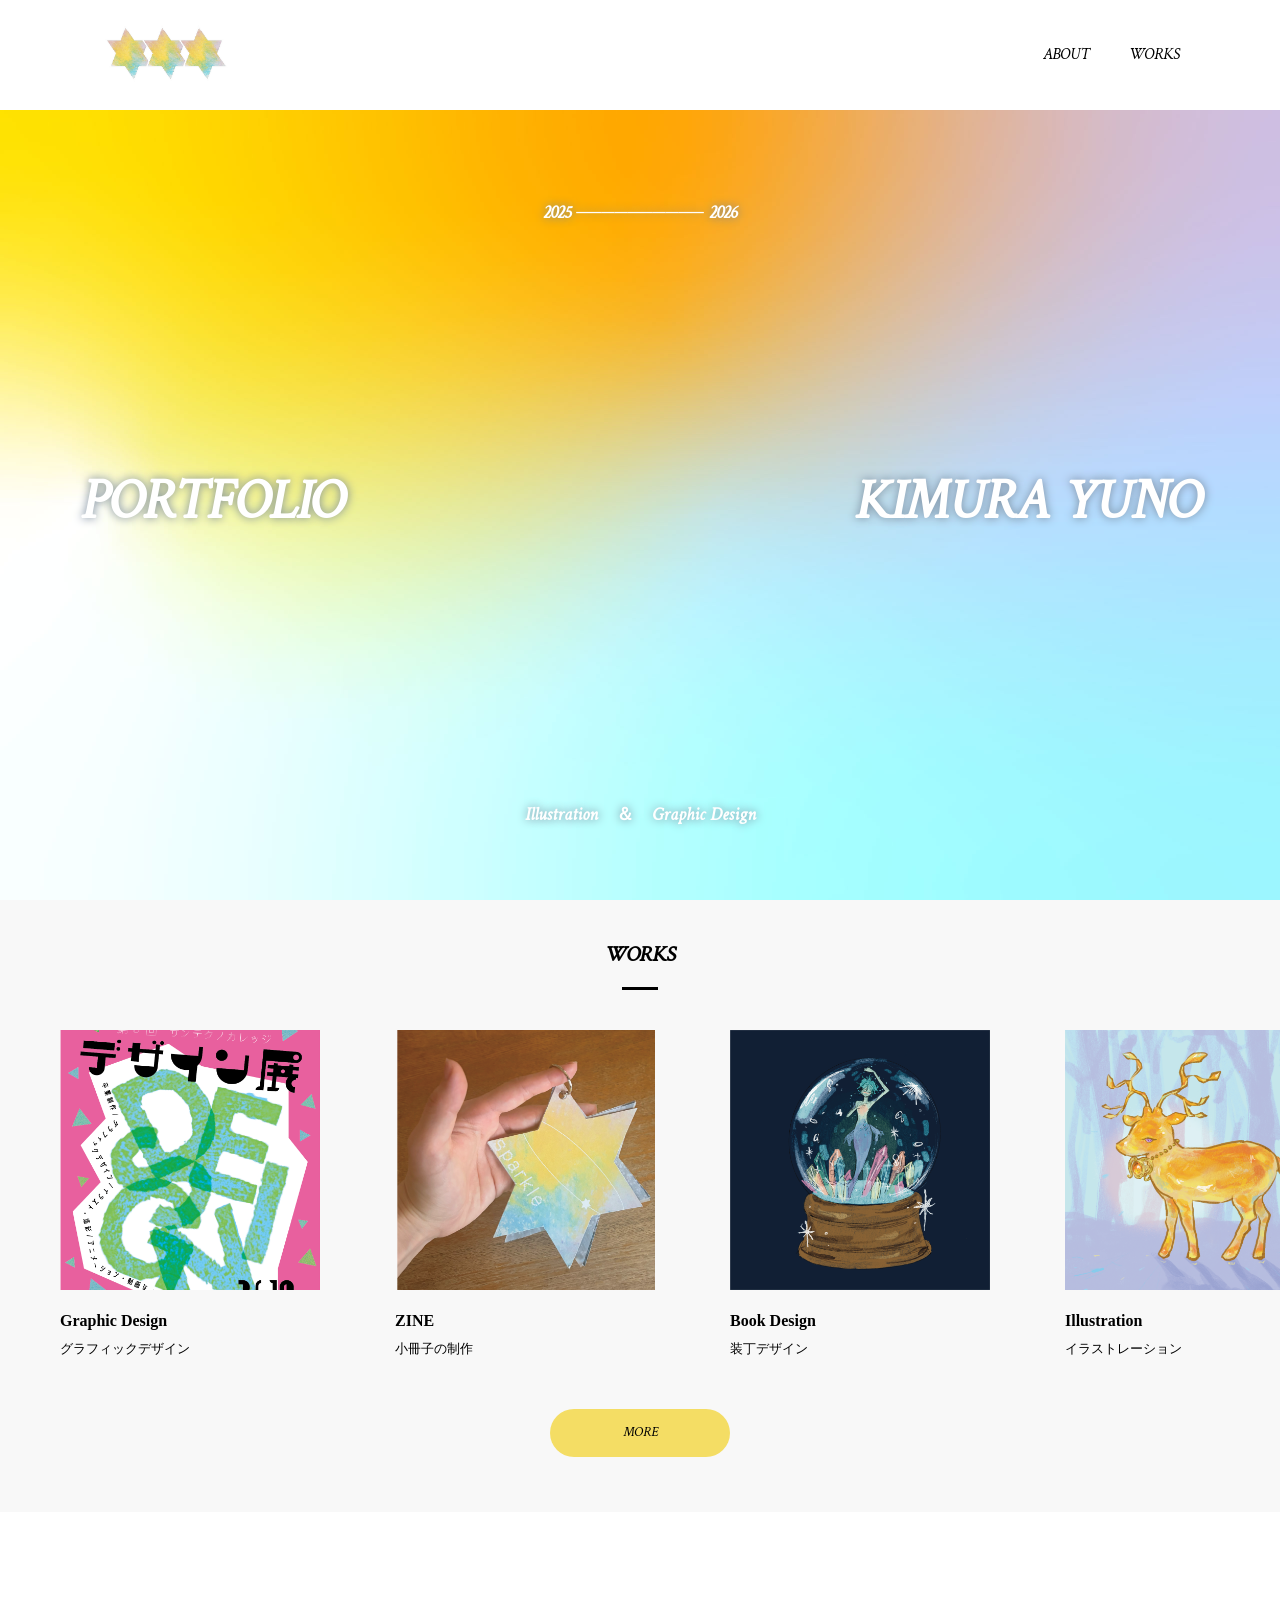
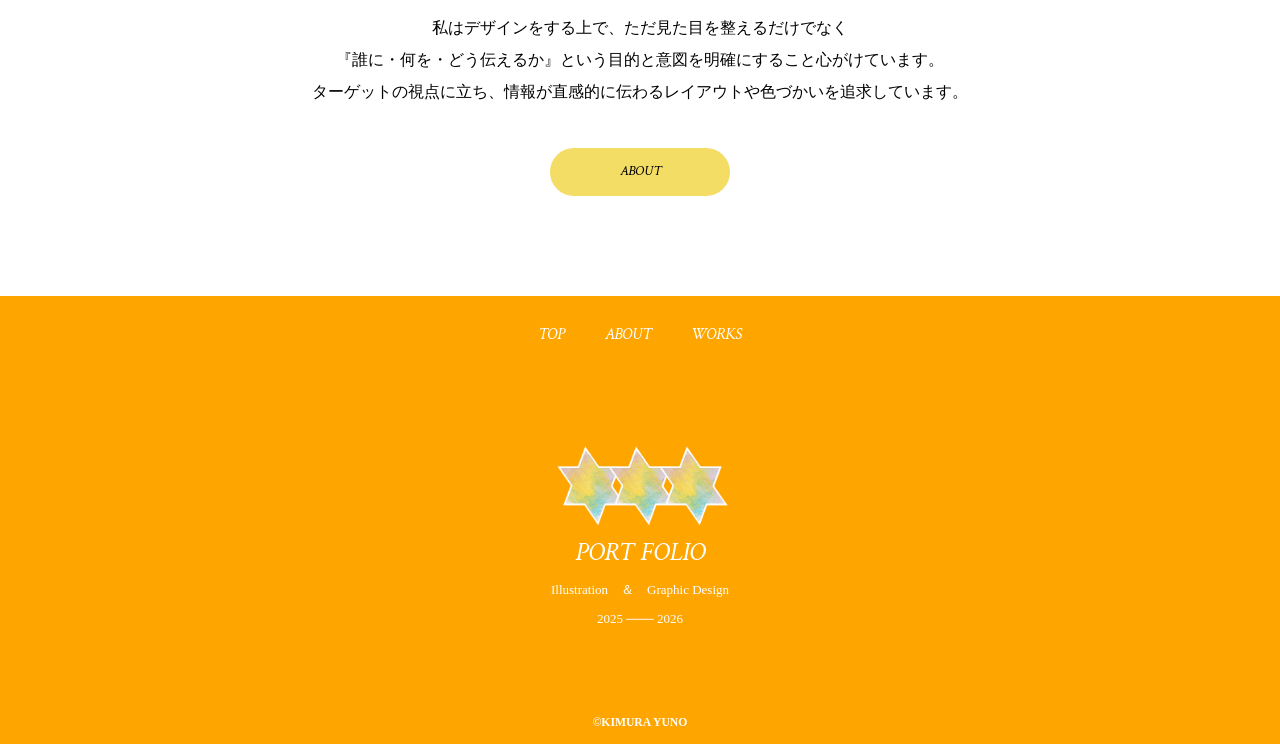
==== index.html @ e3f26849 "Add files via upload" ====
<!doctype html>
<html>
<head>
<meta charset="UTF-8">
<title>KIMURA YUNO PORTFOLIO website</title>
	<link rel="icon" type="image/svg+xml" href="favicon.svg">
<link rel="icon" type="image/png" href="favicon.png">
<link rel="apple-touch-icon" href="favicon.png">
<meta name="description" content="木村優乃のポートフォリオのウェブサイトです。">
<meta name="viewport" content="width=device-width, initial-scale=1">
<script type="text/javascript" src="js/toggle-menu.js"></script>
<link href="css/common.css" rel="stylesheet" type="text/css">
<link href="css/index.css" rel="stylesheet" type="text/css">
<link rel="preconnect" href="https://fonts.googleapis.com">
<link rel="preconnect" href="https://fonts.gstatic.com" crossorigin>
<link href="https://fonts.googleapis.com/css2?family=Metal&display=swap" rel="stylesheet">
</head>

<body>
<!--headerはここから-->
<header class="header">
  <div class="header-inner"> <a class="header-logo" href="index.html"> <img src="logo.webp" alt="KIMURA YUNO"/></a>
    <button class="toggle-menu-button"></button>
    <div class="header-site-menu">
      <nav class="site-menu">
        <ul>
          <li><a href="concept.html">ABOUT</a></li>
          <li><a href="shop.html">WORKS</a></li>
        
        </ul>
      </nav>
    </div>
    <!--header-site-menu--> 
  </div>
  <!--header-inner--> 
</header>
<!--headerはここまで--> 

<!--mainはここから-->
<main class="main">
  <div class="first-view">
 <div class="first-view-text">
  
  <!-- ① 左上の端（Y軸0の左端）に置く文字 -->
  <h1 class="title-left">PORTFOLIO</h1>
  
  <!-- ② 右上の端（Y軸0の右端）に置く文字（左と同じ大きさ） -->
  <h1 class="title-right">KIMURA YUNO</h1>

  <!-- ③ 上端真ん中に置きたい文字 -->
  <p class="top-center-text">2025 ────────── 2026</p>

  <!-- ④ 下端真ん中に置きたい文字 -->
  <p class="bottom-center-text">Illustration　＆　Graphic Design</p>

</div>
    <!--first-view-textの終わり--> 
  </div>
  <!--first-viewの終わり-->
 
  <div class="recommended">
    <h2>WORKS</h2>
    <ul class="item-list">
      <li><img src="images/index/index.webp" alt="グラフィックデザインの作品画像"/>
        <dl>
          <dt>Graphic Design</dt>
          <dd>グラフィックデザイン</dd>
		  </dl>
       
      </li>
      <li><img src="images/index/index2.webp" alt="小冊子の作品画像"/>
        <dl>
          <dt>ZINE</dt>
          <dd>小冊子の制作</dd>
        </dl>
       
      </li>
      <li><img src="images/index/index3.webp" alt="装丁デザインの作品画像"/>
        <dl>
          <dt>Book Design</dt>
          <dd>装丁デザイン</dd>
        </dl>
        
      </li>
   
		<li><img src="images/index/index6.webp" alt="イラストレーションの作品画像"/>
        <dl>
          <dt>Illustration</dt>
          <dd>イラストレーション</dd>
        </dl>
        
      </li>
		
		     <li><img src="images/index/index5.webp" alt="キャラクターデザインの作品画像"/>
        <dl>
          <dt>Character Design</dt>
          <dd>キャラクターデザイン</dd>
        </dl>
        
      </li>
		   <li><img src="images/index/index4.webp" alt="デッサンの作品画像"/>
        <dl>
          <dt>Drawing</dt>
          <dd>デッサン</dd>
        </dl>
        
      </li>
    </ul>
    <div class="link-button-area"><a class="link-button" href="./shop.html">MORE</a> </div>
  </div>
  <!--class"recommended" の終わり--> 
	 <div class="lead">
    <p>私はデザインをする上で、ただ見た目を整えるだけでなく<br>
		『誰に・何を・どう伝えるか』という目的と意図を明確にすること心がけています。<br>
		ターゲットの視点に立ち、情報が直感的に伝わるレイアウトや色づかいを追求しています。
    <div class="link-button-area"><a class="link-button" href="./concept.html">ABOUT</a></div>
  </div>
  <!--leadの終わり-->
</main>
<!--mainはここまで--> 

<!--footerはここから-->
<footer class="footer">
  <nav class="site-menu">
    <ul>
		 <li><a href="index.html">TOP</a></li>
      <li><a href="concept.html">ABOUT</a></li>
      <li><a href="shop.html">WORKS</a></li>
    </ul>
  </nav>
  <a class="footer-logo" href="index.html"> <img src="logo.webp" alt="KIMURA YUNO"/></a>
  <p class="footer-PORTFOLIO">PORT FOLIO</p>
  <p class="footer-time">Illustration　＆　Graphic Design</p>
	<p class="footer-time">2025 ─── 2026</p>
  <p class="copyright"><small>&copy;KIMURA YUNO</small></p>
</footer>
<!--footerはここまで-->

</body>
</html>
---- css/common.css ----
@charset "UTF-8";
/* CSS Document */
*, ::before, ::after {
  padding: 0;
  margin: 0;
  box-sizing: border-box;
}
ul, ol {
  list-style: none;
}
a {
  color: inherit;
  text-decoration: none;
}
body {
  color: #000000;
  background-color: #FFFFFF;
  line-height: 1;
  font-family: YuGothic, "Yu Gothic medium", "Hiragino Sans", Meiryo, "sans-serif";
  font-size: 16px;
}
img {
  max-width: 100%;
}
.header-inner {
  max-width: 1200px;
  height: 110px;
  margin-left: auto;
  margin-right: auto;
  padding-left: 40px;
  padding-right: 40px;
  display: flex;
  justify-content: space-between;
  align-items: center;
}
.toggle-menu-button {
  display: none;
}
.header-logo {
  display: block;
  width: 170px;
	transition: transform 0.4s ease;
}
.header-logo:hover {
    transform: scale(1.05);
}
.site-menu ul {
  display: flex;
}

.site-menu ul li {
  margin-left: 20px;
  margin-right: 20px;
}
.site-menu ul li a {
    font-family: "Metal", serif;
    font-weight: 400;
    font-style: normal;
    display: inline-block; 
    transition: transform 0.3s ease; 
}

/* 触れた（ホバーした）ときの設定 */
.site-menu ul li a:hover {
    transform: translateY(-3px); /* 上に3pxふわっと浮く */
}
.footer {
  color: #FFFFFF;
  background-color: #ffa500;
  padding-top: 30px;
  padding-bottom: 15px;
  display: flex;
  flex-direction: column;
  align-items: center;
}
.footer-logo {
  display: block;
  width: 235px;
  margin-top: 90px;
	transition: transform 0.4s ease;
}
.footer-logo:hover {
    transform: scale(1.05);
}
.footer-PORTFOLIO {
	font-family: "Metal", serif; 
  font-size: 26px;
  font-weight: 28px;
}
.footer-time {
  font-size: 13px;
  margin-top: 16px;
}
.copyright {
  font-size: 14px;
  font-weight: bold;
  margin-top: 90px;
}

@media (max-width: 800px){
    .site-menu ul{
        display: block;
        text-align: center;
    }
    .site-menu lt{
        margin-top: 20px;
    }
    .header{
        position: fixed;
        top: 0;
        left: 0;
        right: 0;
        background-color: #FFFFFF;
        height: 50px;
        z-index: 10;
        box-shadow: 0 3px 6px rgba(0, 0, 0, 0.1);
    }
    .header-inner{
        padding-left: 20px;
        padding-right: 20px;
        height: 100%;
        position: relative;
    }
    .header-logo{
        width: 100px;
    }
    .header-site-menu{
        position: absolute;
        top: 100%;
        left: 0;
        right: 0;
        color: #FFFFFF;
        background-color: #736E62;
        padding-top: 30px;
        padding-bottom: 50px;
        display: none;
    }
    .toggle-menu-button{
        display: block;
        width: 44px;
        height: 34px;
        background-image: url("../images/common/icon-menu.png");
        background-size: 50%;
        background-position: center;
        background-repeat: no-repeat;
        background-color: transparent;
        border: none;
        border-radius: 0;
        outline: none;
    }
    .header-site-menu.is-show{
        display: block;
    }
    .main{
        padding-top: 50px;
    }
    .footer-tel{
        font-size: 20px;
    }
    .copyright{
        margin-top: 50px;
    }
    
}
---- css/index.css ----
@charset "UTF-8";
/* CSS Document */
.first-view {
  height: calc(100vh - 110px);
  background-image: url("../images/index/bg-main-yoko.jpg");
  background-repeat: no-repeat;
  background-position: center center;
  background-size: cover;
  display: flex;
  align-items: center;
}
.first-view-text {
  position: relative;     /* 基準にするため必要 */
  width: 100%;
  max-width: 1200px;
  margin-left: auto;
  margin-right: auto;
  padding: 40px;
  padding-bottom: 80px;
  color: #FFFFFF;
  font-weight: bold;
  text-shadow: 0px 0px 10px #778899;
  min-height: 80vh;       
}

/* ① 左端 ＆ Y軸の真ん中 */
.title-left {
  position: absolute;
  top: 50%;               /* 親の高さの真ん中を基準にする */
  left: 40px;             /* 左端の余白 */
  transform: translateY(-50%); /* 自分の高さの半分だけ上にずらして完全な中央にする */
  font-size: 36px;        
  margin: 0;
}

/* ② 右端 ＆ Y軸の真ん中 */
.title-right {
  position: absolute;
  top: 50%;               /* 親の高さの真ん中を基準にする */
  right: 40px;            /* 右端 */
  transform: translateY(-50%); /* 自分の高さの半分だけ上にずらして完全な中央にする */
  font-size: 36px;        
  margin: 0;
}

/* ③ 上端真ん中の文字（2025-------2026 など） */
.top-center-text {
  text-align: center;
  font-size: 16px;
  margin: 0;
}

/* ④ 下端真ん中の文字（コーヒーを待つ時間も〜） */
.bottom-center-text {
  position: absolute;
  bottom: 40px;           /* 下端に固定 */
  left: 0;
  right: 0;
  text-align: center;
  font-size: 18px;
  margin: 0;
}
.first-view-text h1 {
  font-family: "Metal", serif;
  font-size: 56px;
  line-height: 72px;
}
.first-view-text p {
	 font-family: "Metal", serif;
  font-size: 18px;
  margin-top: 20px;
}
.lead {
  max-width: 1200px;
  margin: 100px auto;
}
.lead p {
  line-height: 2;
  text-align: center;
}
.link-button-area {
  text-align: center;
  margin-top: 40px;
}
.link-button {
  background-color: #f4dd64;
  display: inline-block;
  min-width: 180px;
  line-height: 48px;
  border-radius: 24px;
  font-family: "Metal", serif;
  font-size: 14px;
}
.link-button:hover {
  background-color: #d8b500;
}
.recommended {
  background-color: #f8f8f8;
  padding-top: 45px;
  padding-bottom: 55px;
}
.recommended h2 {
	 font-family: "Metal", serif;
  font-size: 22px;
  font-weight: bold;
  text-align: center;
}
.recommended h2::after {
  content: '';
  display: block;
  width: 36px;
  height: 3px;
  background-color: #000000;
  margin-top: 20px;
  margin-left: auto;
  margin-right: auto;
}
.item-list {
  display: flex;
  padding-top: 40px;
  padding-bottom: 10px;
  padding-left: 60px;
  padding-right: 60px;
  overflow: scroll;
}
.item-list li {
  flex-shrink: 0;
  width: 260px;
  margin-left: 75px;
}
.item-list li:first-child {
  margin-left: 0;
}
.item-list dl {
  margin-top: 20px;
}
.item-list dt {
  font-weight: bold;
}
.item-list dd {
  font-size: 13px;
  line-height: 20px;
  margin-top: 10px;
}
.item-list .price {
  font-weight: bold;
  margin-top: 15px;
}
@media (max-width: 800px) {
  .first-view {
    height: calc(100vh - 50px);
    background-image: url("../images/index/bg-main-tate.jpg");
    align-items: flex-start;
  }
  .first-view-text {
    padding-top: 60px;
    padding-left: 20px;
  }
  .first-view-text h1 {
    font-size: 36px;
    line-height: 48px;
  }
  .first-view-text p {
    font-size: 14px;
    margin-top: 15px;
  }
  .lead {
	  font-size: 13px;
    padding-left: 20px;
    padding-right: 20px;
  }
  .lead p {
    text-align: center;
  }
  .item-list {
    padding-left: 20px;
    padding-right: 20px;
  }
  .item-list li {
    width: 220px;
    margin-left: 30px;
  }
}
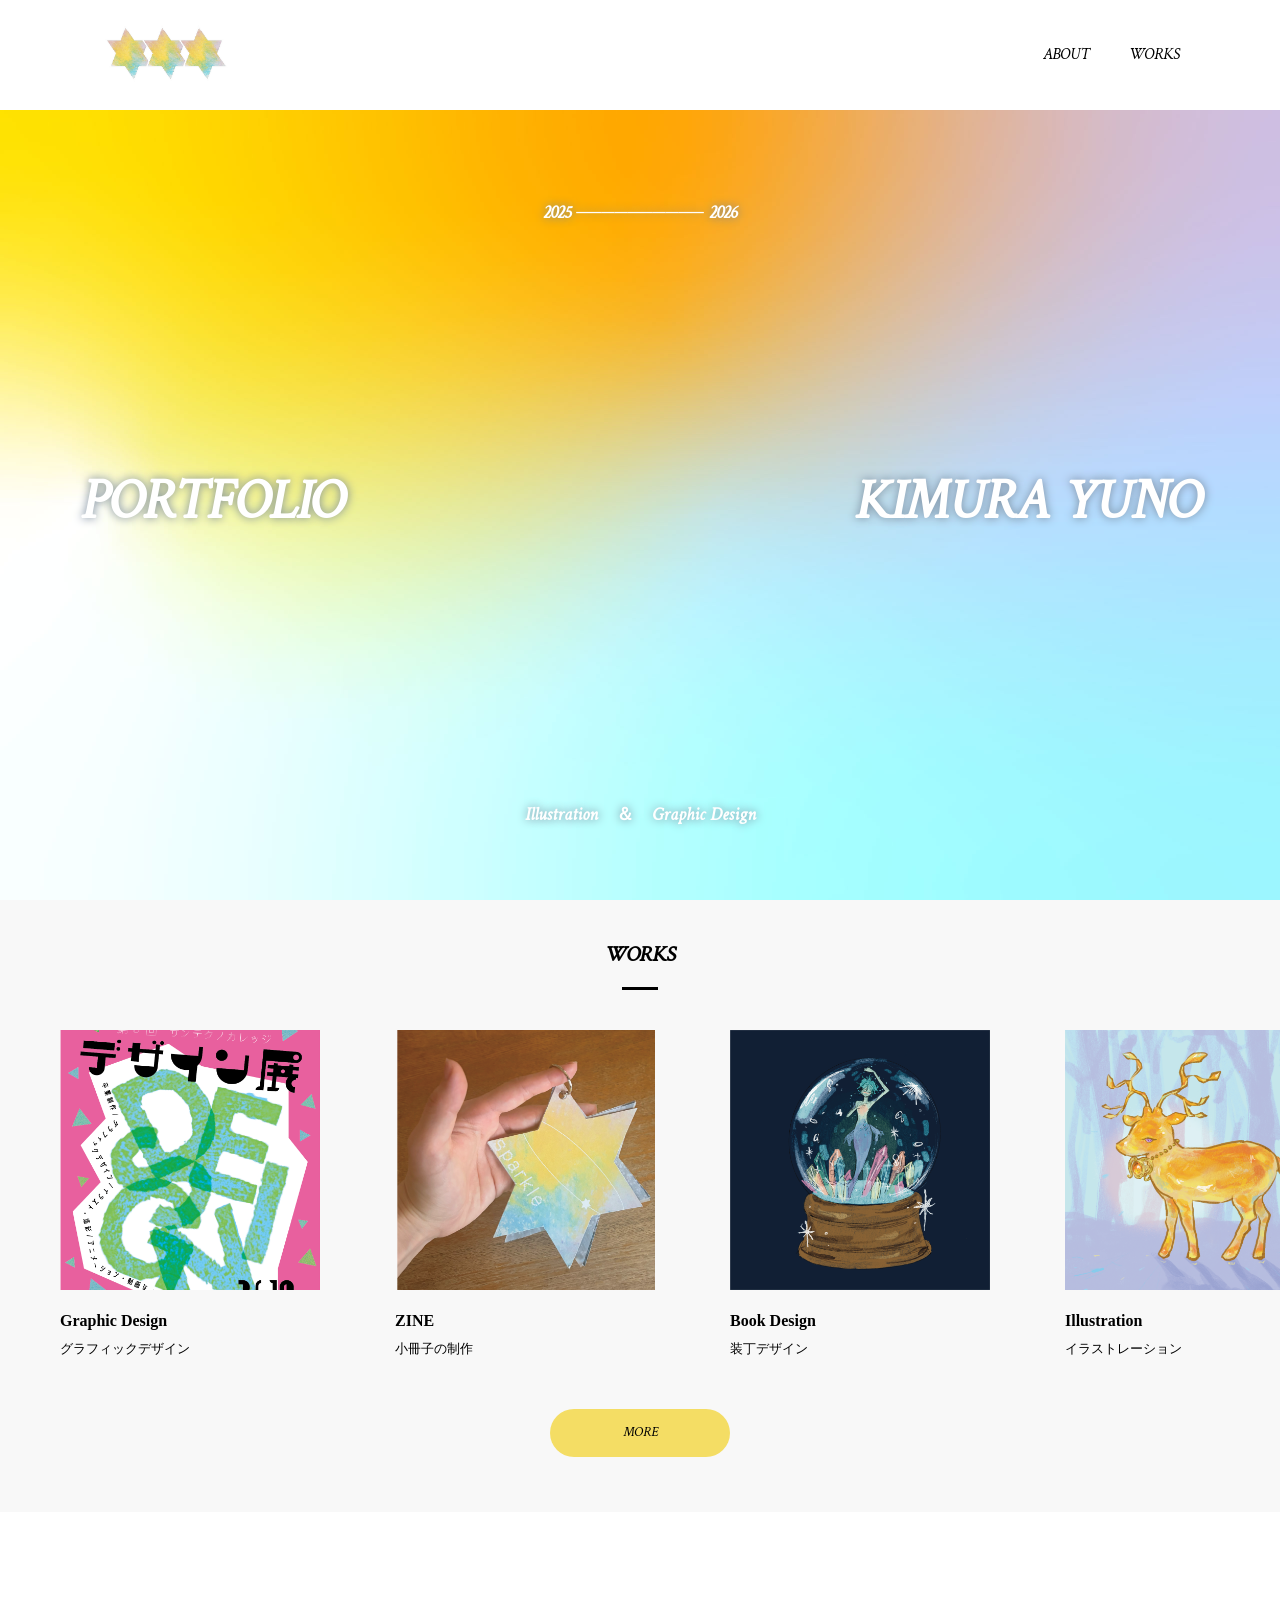
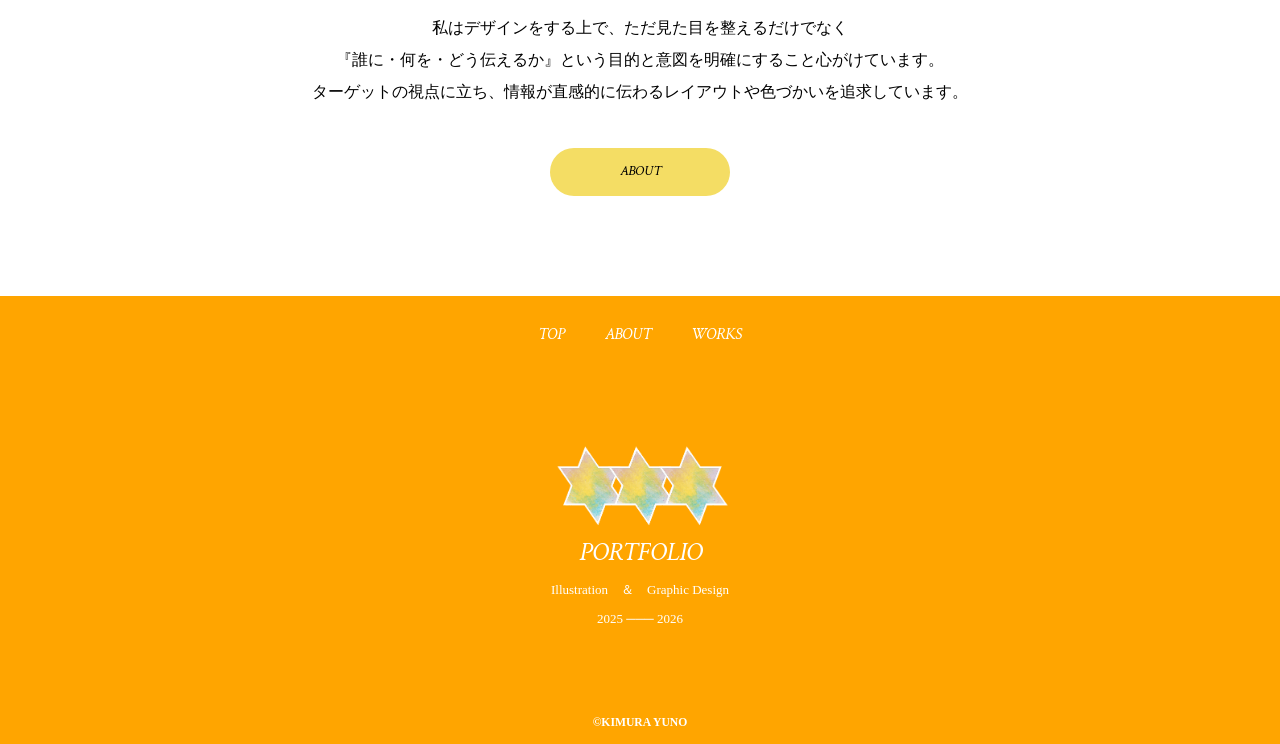
==== commit 3f6e2347: "Add files via upload" ====
--- a/index.html
+++ b/index.html
@@ -129,7 +129,7 @@
     </ul>
   </nav>
   <a class="footer-logo" href="index.html"> <img src="logo.webp" alt="KIMURA YUNO"/></a>
-  <p class="footer-PORTFOLIO">PORT FOLIO</p>
+  <p class="footer-PORTFOLIO">PORTFOLIO</p>
   <p class="footer-time">Illustration　＆　Graphic Design</p>
 	<p class="footer-time">2025 ─── 2026</p>
   <p class="copyright"><small>&copy;KIMURA YUNO</small></p>
--- a/css/index.css
+++ b/css/index.css
@@ -153,8 +153,22 @@
     align-items: flex-start;
   }
   .first-view-text {
-    padding-top: 60px;
+    position: relative;
+    display: flex;
+    flex-direction: column;
+    justify-content: center;
+    align-items: center;
+	   padding-top: 60px;
     padding-left: 20px;
+  }
+
+  /* 絶対配置を解除して、普通の縦並びに戻す */
+  .title-left,
+  .title-right {
+    position: static;
+    transform: none;
+    text-align: center;
+    margin: 10px 0;
   }
   .first-view-text h1 {
     font-size: 36px;
